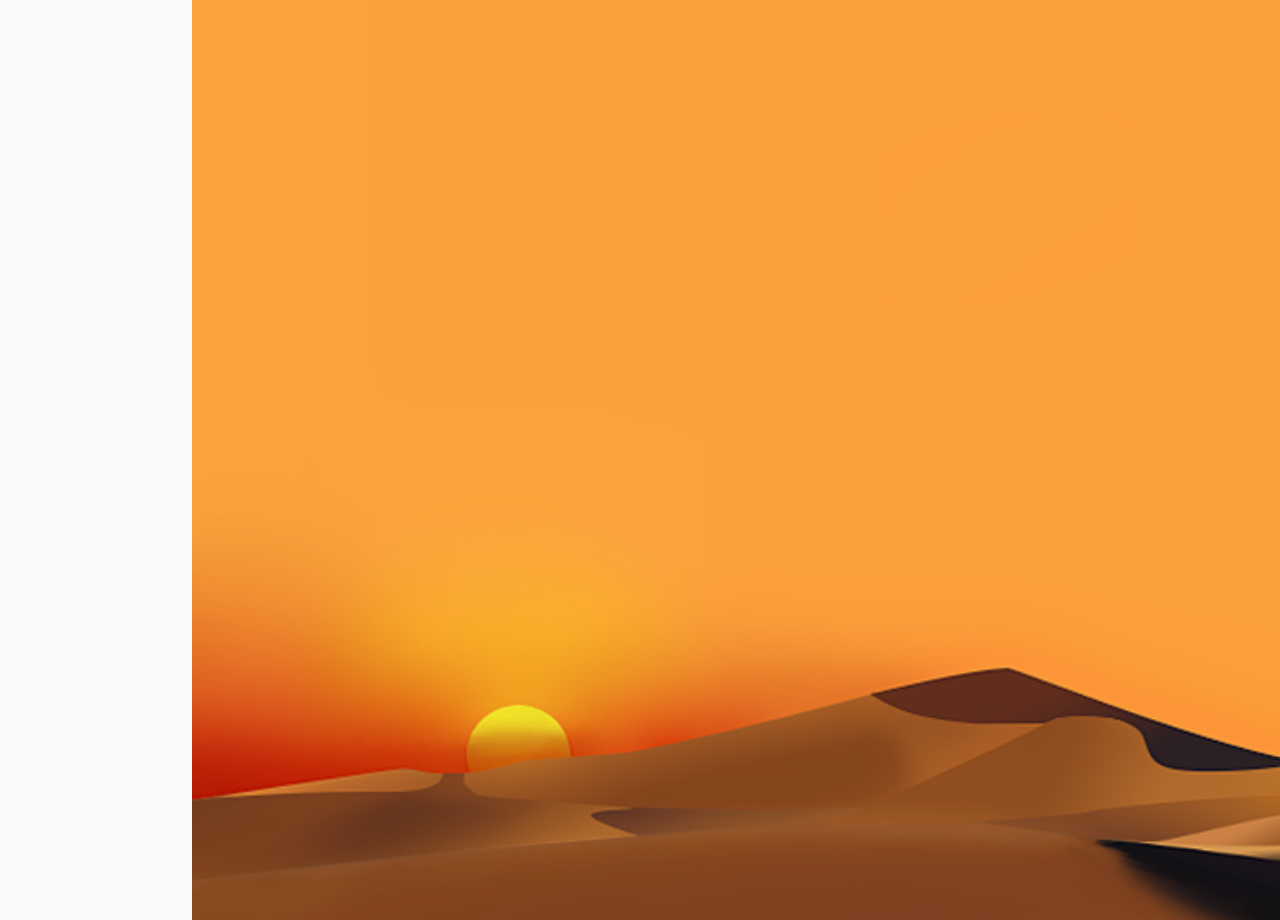
==== index.html @ fa687de2 "letter" ====
<!DOCTYPE html>
<html lang="en">
<head>
    <meta charset="UTF-8">
    <meta name="viewport" content="width=device-width, initial-scale=1.0">
    <title>Document</title>
    <link rel="stylesheet" href="./css/index.css">
    <script src='./js/zepto.js'></script>
</head>
<body>
    <!-- 场景一 -->
    <div class="content landscape" id='content1' style="display: block; width: 1920px; height: 920px; top: 0px; left: 0px; transform: none; transform-origin: 50% 50%;">
        <div class="first-wrapper">
            <div class='first'>
                <div class="first-content">
                    <div class="t1" id='t1'>王</div>
                    <div class="t1" id='t2'>昭</div>
                    <div class="t1" id='t3'>君</div>
                </div>
            </div>
        </div>
    </div>
    <!-- 场景二 -->
    <div class="content landscape" id='contentOne' style="display: none; width: 1920px; height: 920px; top: 0px; left: 0px; transform: none; transform-origin: 50% 50%;">
        <div class="desc-wrapper">
            <div class='desc'>
                <div class="desc-content-wrapper">
                    <p class='desc-wrapper-p1' id='p1' style='visibility: hidden;'>王昭君，约生于</p>
                    <p class='desc-wrapper-p2' id='p2' style='visibility: hidden;'>公元前52年</p>
                </div>
            </div>
        </div>
    </div>
    <!-- 场景三 -->
    <div class="content landscape" id='content2' style="display: none; width: 1920px; height: 920px; top: 0px; left: 0px; transform: none; transform-origin: 50% 50%;">
        <div class="second-wrapper">
            <div class='second'>
               <audio src="./music/ku.mp3" loop='loop' autoplay='autoplay'></audio>
            </div>
        </div>
    </div>
    <!-- 场景五 -->
    <div class="content landscape" id='content3' style="display: none; width: 1920px; height: 920px; top: 0px; left: 0px; transform: none; transform-origin: 50% 50%;">
        <div class="third-wrapper">
            <div class='third'>
                <img class='third-pic1' src="./image/4成年.png" alt="">
                <img class='third-pic2' src="./image/4年幼时.png" alt="">
                <!-- <img class='third-pic3' src="./image/4蝴蝶.png" alt=""> -->
                <!-- <img class='third-pic4' src="./image/4蝴蝶水平翻转.png" alt=""> -->
                <img class='third-pic5' src="./image/4枝叶.png" alt="">
            </div>
            <div class="third-desc">
                <p id='third-p1'>时光一晃而过，昭君逐渐长成</p>
                <p id='third-p2'>姿容秀美，仪态大方</p>
            </div>
        </div>
    </div>
    <!-- 场景六与五合并 -->
    <!-- 场景七 -->
    <div class="content landscape" id='content5' style="display: none; width: 1920px; height: 920px; top: 0px; left: 0px; transform: none; transform-origin: 50% 50%;">
        <div class="fivth-wrapper">
            <div class='fivth'>
                <div class="pics-content">
                    <img class='fivth-pic1' src="./image/5离别老人.png" alt="">
                    <img class='fivth-pic2' src="./image/5离别女子.png" alt="">
                </div>
                <div class="fivth-desc">
                    <p class='fivth-p1'>王昭君以“良家子”身份入选。</p>
                    <p class='fivth-p2'>这年仲春，她泪别父母，赶赴长安。</p>
                </div>
            </div>
        </div>
    </div>
    <!-- 场景八 -->
    <div class="content landscape" id='content6' style="display: none; width: 1920px; height: 920px; top: 0px; left: 0px; transform: none; transform-origin: 50% 50%;">
        <div class="sixth-wrapper">
            <div class='sixth'>
                <video class="sixth-videos" autoplay preload muted loop src="./videos/WeChat_20200417234939.mp4"></video>
                <div class="sixth-desc">
                    <p class='sixth-p1'>汉建昭三年初春，元帝昭告天下，</p>
                    <p class='sixth-p2'>从民间遍选秀女，入宫侍帝。</p>
                </div>
            </div>
        </div>
    </div>
    <!-- 场景九 -->
    <div class="content landscape" id='content7' style="display: none; width: 1920px; height: 920px; top: 0px; left: 0px; transform: none; transform-origin: 50% 50%;">
        <div class="seven-wrapper">
            <div class='seven'>
                <img class='seven-pic' src="./image/8人物.png" alt="">
            </div>
            <div class="seven-desc">
                <p class="seven-p1">入宫后，昭君长居于掖庭</p>
                <p class="seven-p2">等待帝王召见</p>
            </div>
        </div>
    </div>
    <!-- 场景十 -->
    <div class="content landscape" id='content8' style="display: none; width: 1920px; height: 920px; top: 0px; left: 0px; transform: none; transform-origin: 50% 50%;">
        <div class="eight-wrapper">
            <div class='eight'>
            </div>
            <div class="eight-desc">寒来暑往，便是三年</div>
        </div>
    </div>
    <!-- 场景十一 -->
    <div class="content landscape" id='content9' style="display: none; width: 1920px; height: 920px; top: 0px; left: 0px; transform: none; transform-origin: 50% 50%;">
        <div class="nine-wrapper">
            <div class='nine'>
                <img class='nine-pic' src="./image/11呼韩邪单于.png" alt="">
            </div>
            <div class="nine-desc">
                <p>竞守元年（前33年）春正月，匈奴呼韩邪单于来朝。</p>
            </div>
        </div>
    </div>
    <!-- 新加 -->
    <div class="content landscape" id='contentNine' style="display: none; width: 1920px; height: 920px; top: 0px; left: 0px; transform: none; transform-origin: 50% 50%;">
        <div class="contentnine-wrapper">
            <div class='contentnine'>
            </div>
        </div>
    </div>
    <!-- 场景十二 -->
    <div class="content landscape" id='content10' style="display: none; width: 1920px; height: 920px; top: 0px; left: 0px; transform: none; transform-origin: 50% 50%;">
        <div class="ten-wrapper">
            <div class='ten'>
                <img class='ten-pic1' src="./image/12昭君.png" alt="" style='z-index: 10'>
                <img class='ten-pic2' src="./image/12骆驼右.png" alt="">
                <img class='ten-pic3' src="./image/12骆驼左.png" alt="">
            </div>
            <div class="ten-desc">
                <p class='ten-p1'>于是，王昭君离开了长安，</p>
                <p class='ten-p2'>冒着塞外刺骨的寒风去往匈奴的城池。</p>
            </div>
        </div>
    </div>
    <!-- 场景十三 -->
    <div class="content landscape" id='content11' style="display: none; width: 1920px; height: 920px; top: 0px; left: 0px; transform: none; transform-origin: 50% 50%;">
        <div class="eleven-wrapper">
            <div class='eleven'>
                <img class='eleven-pic1' src="./image/13旗帜.png" alt="">
                <img class='eleven-pic2' src="./image/13营帐.png" alt="">
            </div>
            <div class="eleven-desc">
                <p class="eleven-desc1">她背负着使命，</p>
                <p class="eleven-desc2">在这片辽阔的土地上，开始了新的生活。</p>
            </div>
        </div>
    </div>
    <!-- 场景十四 -->
    <div class="content landscape" id='content12' style="display: none; width: 1920px; height: 920px; top: 0px; left: 0px; transform: none; transform-origin: 50% 50%;">
        <div class="twelve-wrapper">
            <div class='twelve'>
                <div class="twelve-wrapper">
                    <img class='twelve-pic1' src="./image/14躺.png" alt="">
                    <img class='twelve-pic2' src="./image/14襁褓婴儿.png" alt="">
                </div>
                <div class="twelve-desc">
                    <p class='twelve-p1'><span>昭君与呼韩邪单于生下一子，名伊屠智牙师<span></p>
                </div>
            </div>
        </div>
    </div>
    <!-- 场景十五 -->
    <div class="content landscape" id='content13' style="display: none; width: 1920px; height: 920px; top: 0px; left: 0px; transform: none; transform-origin: 50% 50%;">
        <div class="fourteen-wrapper">
            <div class='fourteen'>
                <div class="fourteen-wrapper">
                    <img class='fourteen-pic1' src="./image/15下方.png" alt="">
                    <img class='fourteen-pic2' src="./image/15右1.png" alt="">
                    <img class='fourteen-pic3' src="./image/15女子.png" alt="">
                    <img class='fourteen-pic4' src="./image/15左.png" alt="">
                    <img class='fourteen-pic5' src="./image/15烛.png" alt="">
                    <img class='fourteen-pic6' src="./image/15牌位.png.png" alt="">
                    <img class='fourteen-pic7' src="./image/15香烛烟.png.png" alt="">
                    <img class='fourteen-pic8' src="./image/15香.png" alt="">
                </div>
            </div>
            <div class="forteen-desc">
                <p>然而，这场短暂的婚姻仅维持了两年，</p>
                <p>成帝建始二年（前31），呼韩邪单于与世长辞。</p>
            </div>
        </div>
    </div>
    <!-- 场景十六 -->
    <div class="content landscape" id='content14' style="display: none; width: 1920px; height: 920px; top: 0px; left: 0px; transform: none; transform-origin: 50% 50%;">
        <div class="fiveteen-wrapper">
            <div class='fiveteen'>
                <div class="fiveteen-wrapper">
                    <img class='fiveteen-pic1' src="./image/16写字.png" alt="">
                </div>
                <div class="fivteen-desc">
                    <p>完成和亲使命的昭君向的昭君向汉廷上书求归，</p>
                    <p>汉成帝却赦令“从胡俗”</p>
                </div>
            </div>
        </div>
    </div>
    <!-- 场景十十七 -->
    <div class="content landscape" id='content15' style="display: none; width: 1920px; height: 920px; top: 0px; left: 0px; transform: none; transform-origin: 50% 50%;">
        <div class="sixteen-wrapper">
            <div class='sixteen'>
                <div class="sixteen-wrapper">
                    <img class='sixteen-pic1' src="./image/18女.png" alt="">
                    <img class='sixteen-pic2' src="./image/18男.png" alt="">
                </div>
                <div class="sixteen-desc">
                    <p>于是按照匈奴继婚风俗，王昭君复嫁</p>
                    <p>呼韩邪单于长子-复株累单于</p>
                </div>
            </div>
        </div>
    </div>
    <!-- 场景十八 -->
    <div class="content landscape" id='content16' style="display: none; width: 1920px; height: 920px; top: 0px; left: 0px; transform: none; transform-origin: 50% 50%;">
        <div class="seventeen-wrapper">
            <div class='seventeen'>
                <img src="./image/19.png" alt="" id='seventeen-pic' class='seventeen-pic'>
            </div>
        </div>
    </div>
    <!-- 场景二十 -->
    <div class="content landscape" id='content17' style="display: none; width: 1920px; height: 920px; top: 0px; left: 0px; transform: none; transform-origin: 50% 50%;">
        <div class="eightteen-wrapper">
            <div class='eightteen'>
                <div class="eightteen-wrapper">
                    <img class='eightteen-pic1' src="./image/21右人群.png" alt="">
                    <img class='eightteen-pic2' src="./image/21右敬酒.png" alt="">
                    <img class='eightteen-pic3' src="./image/21左人群.png" alt="">
                    <img class='eightteen-pic4' src="./image/21左敬酒.png" alt="">
                </div>
            </div>
            <div class="eightteen-desc">
                <p>王昭君出家后，汉朝与匈奴维持了半个世纪</p>
                <p>的和平，汉匈名族间政治、经济、文化的联</p>
                <p>系有所发展，边境安宁，百姓免遭战争之苦。</p>
            </div>
        </div>
    </div>
</body>
<script src="./js/1.js"></script>
<script src="./js/content.js"></script>
<script src="./js/content2.js"></script>
<script src="./js/wenzi..js"></script>
</html>
---- css/index.css ----
* {
    margin:0;
    padding:0;
    font-family: '楷体';
    font-size: 1.1rem;
    font-weight: 900;
  }
  
  html, body {
    width: 100%;
    height: 100%;
    overflow: hidden;
    -webkit-touch-callout: none;
    -webkit-user-select:none;
    user-select:none; 
  }
.content{
    width: 100%;
    height: 100%;
    position: relative;
    display: none;
    background-color: rgb(250,250,250);
    left: 100%;
    top: 0;
}
.landscape{
    position: absolute;
    overflow: hidden;
}
.first-wrapper{
    width: 100%;
    height: 100%;
    position: relative;
    display: flex;
    justify-content: center;
}
.first {
    width: 80%;
    height: 100%;
    text-align: center;
    background: url('../image/1.替换.png') no-repeat top center;
    background-size: cover;
    display: flex;
    justify-content: center;
  }
  .first-content{
    display: table;
    margin-top: 18%;
  }
  .t1, .t2, .t3{
    float: left;
    display: block;
    font-size: 4.5rem;
    font-weight: bold;
    margin-right: 1.3rem;
    opacity: 0;
  }
.opacity{
    opacity: 1;
    transition: opacity .5s linear
}
/* desc */
.desc-wrapper{
  width: 100%;
  height: 100%;
  position: relative;
  display: flex;
  justify-content: center;
}
.desc {
  width: 70%;
  height: 100%;
  text-align: center;
  background: #000;
  display: table
}
.desc-content-wrapper{
  width: 100%;
  color: #ffff;
  display: table-cell;
  vertical-align: middle;
}
.desc-wrapper-p1, .desc-wrapper-p2{
  font-size: 2rem;
  font-weight: bold;
  line-height: 3rem;
  letter-spacing: .2rem;
  opacity: 0;
}
/* second */
  .second-wrapper{
    width: 100%;
    height: 100%;
    position: relative;
    display: flex;
    justify-content: center;
  }
  .second {
    width: 70%;
    height: 100%;
    text-align: center;
    background: url('../image/3出生.png') no-repeat left center;
    background-size: cover;
    display: table
  }
  /* third */
  .third-wrapper{
    width: 100%;
    height: 100%;
    position: relative;
    display: flex;
    justify-content: center;
  }
  .third {
    width: 80%;
    height: 100%;
    text-align: center;
    background: url('../image/4背景.png') no-repeat center center;
    background-size: cover;
    position: relative;
  }
  .third-pic1{
    position: absolute;
    top: 0;
    left: 0;
    right: 0;
    bottom: -10rem;
    width: 100%;
    height: 100%;
    z-index: 10;
  }
  .third-pic2{
    position: absolute;
    top: 0;
    left: 0;
    right: 0;
    bottom: 0;
    width: 100%;
    height: 100%;
  }
  .third-pic5{
    position: absolute;
    top: 0;
    left: 0;
    right: 0;
    bottom: 0;
    width: 100%;
    height: 100%;
  }
  .third-desc{
    position: absolute;
    z-index: 10;
    font-family: '楷体';
    font-size: 1.5rem;
    font-weight: 900;
    color: #000;
    text-align: center;
    line-height: 1.4rem;
    letter-spacing: .2rem;
    margin-top: 1%;
    /* background: rgba(0,0,0,.7); */
    padding: .2rem .4rem;
    border-radius: .2rem;
  }
/* fivth */
.fivth-wrapper{
    width: 100%;
    height: 100%;
    position: relative;
    display: flex;
    justify-content: center;
  }
  .fivth {
    width: 70%;
    height: 100%;
    text-align: center;
    background: url('../image/5背景.png') no-repeat bottom center;
    background-size: cover;
    display: flex;
    justify-content: center;
    overflow: hidden;
    position: relative;
  }
  .fivth-pic1{
      width: 37.2%;
      height: 73%;
      position: absolute;
      left: 60px;
      bottom: 10px
  }
  .fivth-pic2{
      width: 100%;
      height: 100%;
  }
  .fivth-desc{
    position: absolute;
    left: 0;
    right: 0;
    bottom: 1.7rem;
    line-height: 1.5rem;
    border: .01rem solid black;
  }
  .fivth-p2{
    text-align: right;
  }
  /* sixth */
  .sixth-wrapper{
    width: 100%;
    height: 100%;
    display: flex;
    justify-content: center;
  }
  .sixth {
    width: 80%;
    height: 100%;
    overflow: hidden;
    position: relative;
  }
  .sixth-videos{
    width: 100%;
    height: 100%;
    position: absolute;
    z-index: -1;
  }
  .sixth-desc{
    position: absolute;
    left: 10%;
    right: 10%;
    bottom: 5%;
    z-index: 10000;
    color: #fff!important;
    text-align: center;
    line-height: 1.6rem;
    padding: 0 1.5rem;
  }
  .sixth-p1{
    text-align: left;
  }
  .sixth-p2{
    text-align: right;
  }
  /* seven */
  .seven-wrapper{
    width: 100%;
    height: 100%;
    position: relative;
    display: flex;
    justify-content: center;
  }
  .seven {
    width: 70%;
    height: 100%;
    text-align: center;
    background: url('../image/8背景.png') no-repeat top center;
    background-size: cover;
    display: flex;
    justify-content: center;
    overflow: hidden;
    position: relative;
  }
  .seven-pic{
      width: 30%;
      height: 70%;
      position: absolute;
      bottom: 0
  }
  .seven-desc{
    position: absolute;
    right: 20%;
    bottom: 5%;
    text-align: center;
    line-height: 1.5rem;
    color: #fff;
    border: .01rem solid yellow;
  }
  /* eight */
  .eight-wrapper{
    width: 100%;
    height: 100%;
    position: relative;
    display: flex;
    justify-content: center;
  }
  .eight {
    width: 70%;
    height: 100%;
    text-align: center;
    background: url('../image/9完整.png') no-repeat center center;
    background-size: cover;
    display: flex;
    justify-content: center;
    overflow: hidden;
    position: relative;
  }
  .eight-desc{
    position: absolute;
    bottom: 1rem;
    color: #fff;
  }
  /* nine */
  .nine-wrapper{
    width: 100%;
    height: 100%;
    position: relative;
    display: flex;
    justify-content: center;
  }
  .nine {
    width: 70%;
    height: 100%;
    text-align: center;
    background: url('../image/11大殿.png') no-repeat center center;
    background-size: cover;
    display: flex;
    justify-content: center;
    overflow: hidden;
    position: relative;
  }
  .nine-pic{
    width: 100%;
    height: 85%;
    position: absolute;
    left: 0;
    right: 0;
    bottom: 0;
  }
  .nine-desc{
    font-size: 1.2rem !important;
    position: absolute;
    left: 15%;
    right: 15%;
    bottom: 1rem;
    color: #fff;
    text-align: center;
    border: .1rem solid yellow;
  }
  /* nine */
  .contentnine-wrapper{
    width: 100%;
    height: 100%;
    position: relative;
    display: flex;
    justify-content: center;
  }
  .contentnine {
    width: 70%;
    height: 100%;
    text-align: center;
    background: url('../image/11.png') no-repeat center center;
    background-size: cover;
    display: flex;
    justify-content: center;
    overflow: hidden;
    position: relative;
  }
  /* ten */
  .ten-wrapper{
    width: 100%;
    height: 100%;
    display: flex;
    justify-content: center;
  }
  .ten {
    width: 70%;
    height: 100%;
    text-align: center;
    background: url('../image/12背景.png') no-repeat top center;
    background-size: cover;
    display: flex;
    justify-content: center;
    overflow: hidden;
    position: fixed;
    border: .01rem solid yellow;
  }
  .ten-pic1, .ten-pic2, .ten-pic3{
    width: 100%;
    height: 100%;
    position: absolute;
    top: 0;
    left: 0;
    right: 0;
    bottom: 0;
  }
  .ten-desc{
    position: absolute;
    left: 15%;
    right: 15%;
    bottom: 1rem;
    font-size: 1.1rem;
    text-align: center;
  }
  .ten-p1{
    text-align: left;
    text-indent: 1rem;
  }
  .ten-p2{
    text-align: right;
  }
  /* eleven */
  .eleven-wrapper{
    width: 100%;
    height: 100%;
    position: relative;
    display: flex;
    justify-content: center;
  }
  .eleven {
    width: 70%;
    height: 100%;
    text-align: center;
    background: url('../image/13.png') no-repeat top center;
    background-size: cover;
    display: flex;
    justify-content: center;
    overflow: hidden;
    position: relative;
  }
  .eleven-pic1, .eleven-pic2{
    width: 100%;
    height: 100%
  }
  .eleven-desc{
    position: absolute;
    left: 0;
    right: 0;
    bottom: 1rem;
    line-height: 1.4rem;
    text-align: center;
    width: 100%;
    color: #fff;
  }
  /* twelve */
  .twelve-wrapper{
    width: 100%;
    height: 100%;
    position: relative;
    display: flex;
    justify-content: center;
  }
  .twelve {
    width: 70%;
    height: 100%;
    text-align: center;
    background: url('../image/14大帐背景.png') no-repeat center center;
    background-size: cover;
    display: flex;
    justify-content: center;
    overflow: hidden;
    position: relative;
  }
  .twelve-wrapper{
    position: absolute;
    top: 0;
    left: 0;
    right: 0;
    bottom: 0;
    width: 100%;
  }
  .twelve-pic1{
    width: 100%;
    border: 1px solid black;
  }
  .twelve-pic2{
    width: 100%;
    position: absolute;
    /* top: 0; */
    left: 0;
    right: 0;
    bottom: 0;
  }
  .twelve-desc{
    position: absolute;
    width: 100%;
    text-align: center;
    color: #fff;
    bottom: 1rem;
  }
  .twelve-p1 span{
    box-sizing: border-box;
    border-radius: .3rem;
    background: rgba(0,0,0,.7)
  }
  /* thirteen */
  .thirteen-wrapper{
    width: 100%;
    height: 100%;
    position: relative;
    display: flex;
    justify-content: center;
  }
  .thirteen {
    width: 70%;
    height: 100%;
    text-align: center;
    background: url('../image/13.png') no-repeat top center;
    background-size: cover;
    display: flex;
    justify-content: center;
    overflow: hidden;
    position: relative;
  }
  /* fourteen */
  .fourteen-wrapper{
    width: 100%;
    height: 100%;
    position: relative;
    display: flex;
    justify-content: center;
  }
  .fourteen {
    width: 70%;
    height: 100%;
    text-align: center;
    background: url('../image/15背景.png') no-repeat top center;
    background-size: cover;
    display: flex;
    justify-content: center;
    overflow: hidden;
    position: relative;
  }
  .fourteen-pic1, .fourteen-pic2, .fourteen-pic3, .fourteen-pic4, .fourteen-pic5, .fourteen-pic6, .fourteen-pic7, .fourteen-pic8{
    width: 100%;
    height: 100%;
    position: absolute;
    top: 0;
    left: 0;
    right: 0;
    bottom: 0;
  }
  .forteen-desc{
    position: absolute;
    bottom: 1rem;
    text-align: center;
    line-height: 1.4rem;
  }
   /* fiveteen */
   .fiveteen-wrapper{
    width: 100%;
    height: 100%;
    position: relative;
    display: flex;
    justify-content: center;
  }
  .fiveteen {
    width: 70%;
    height: 100%;
    text-align: center;
    background: url('../image/16背景大帐.png') no-repeat center center;
    background-size: cover;
    display: flex;
    justify-content: center;
    overflow: hidden;
    position: relative;
  }
  .fiveteen-wrapper{
    position: absolute;
    top: 0;
    left: 0;
    right: 0;
    bottom: 0;
    width: 100%;
  }
  .fiveteen-pic1{
    width: 100%;
  }
  .fivteen-desc{
    position: absolute;
    bottom: 1rem;
    color: #fff;
    background: rgba(0, 0, 0, 0.7);
    padding: .2rem .4rem;
    border-radius: .3rem;
    line-height: 1.6rem;
    border: .01rem solid black;
  }
  /* sixteen */
  .sixteen-wrapper{
    width: 100%;
    height: 100%;
    position: relative;
    display: flex;
    justify-content: center;
  }
  .sixteen {
    width: 70%;
    height: 100%;
    text-align: center;
    background: url('../image/18背景.PNG') no-repeat bottom center;
    background-size: cover;
    display: flex;
    justify-content: center;
    overflow: hidden;
    position: relative;
  }
  .sixteen-pic1{
    display: block;
    width: 100%;
    height: 100%;
    position: absolute;
    top: 0;
    z-index: 1
  }
  .sixteen-pic2{
    width: 100%;
    height: 100%;
    position: absolute;
    top: 0;
    bottom: 0;
    left: 0;
    right: 0;
    bottom: 0;
    z-index: 2
  }
  .sixteen-desc{
    border:.01rem solid black;
    color: #fff;
    position: absolute;
    bottom: 1rem;
    z-index: 10;
    background: rgba(0,0,0,.7);
    padding: .2rem .5rem;
    box-sizing: border-box;
    border-radius: .3rem;
  }
  /* seventeen */
  .seventeen-wrapper{
    width: 100%;
    height: 100%;
    position: relative;
    display: flex;
    justify-content: center;
  }
  .seventeen {
    width: 70%;
    height: 100%;
    display: flex;
    justify-content: center;
    overflow: hidden;
    position: relative;
  }
  .seventeen-pic{
    width: 100%;
    height: 100%;
    opacity: 0;
  }
  .seventeen-pic-active{
    opacity: 1;
    transition: opacity 2s ease-in;
  }
  /* eightteen */
  .eightteen-wrapper{
    width: 100%;
    height: 100%;
    position: relative;
    display: flex;
    justify-content: center;
  }
  .eightteen {
    width: 70%;
    height: 100%;
    text-align: center;
    background: url('../image/21背景.jpg') no-repeat bottom center;
    background-size: cover;
    display: flex;
    justify-content: center;
    overflow: hidden;
    position: relative;
  }
  .eightteen-pic1, .eightteen-pic2, .eightteen-pic3, .eightteen-pic4{
    width: 100%;
    height: 100%;
    position: absolute;
    top: 0;
    bottom: 0;
    left: 0;
    right: 0;
    bottom: 0;
    z-index: 2
  }
  .eightteen-desc{
    position: absolute;
    bottom: 1rem;
    z-index: 10;
    color: #fff;
    background: rgba(0,0,0,.7);
    padding: .2rem .7rem;
    border-radius: .2rem;
    line-height: 1.4rem;
    border: .01rem solid black;
  }
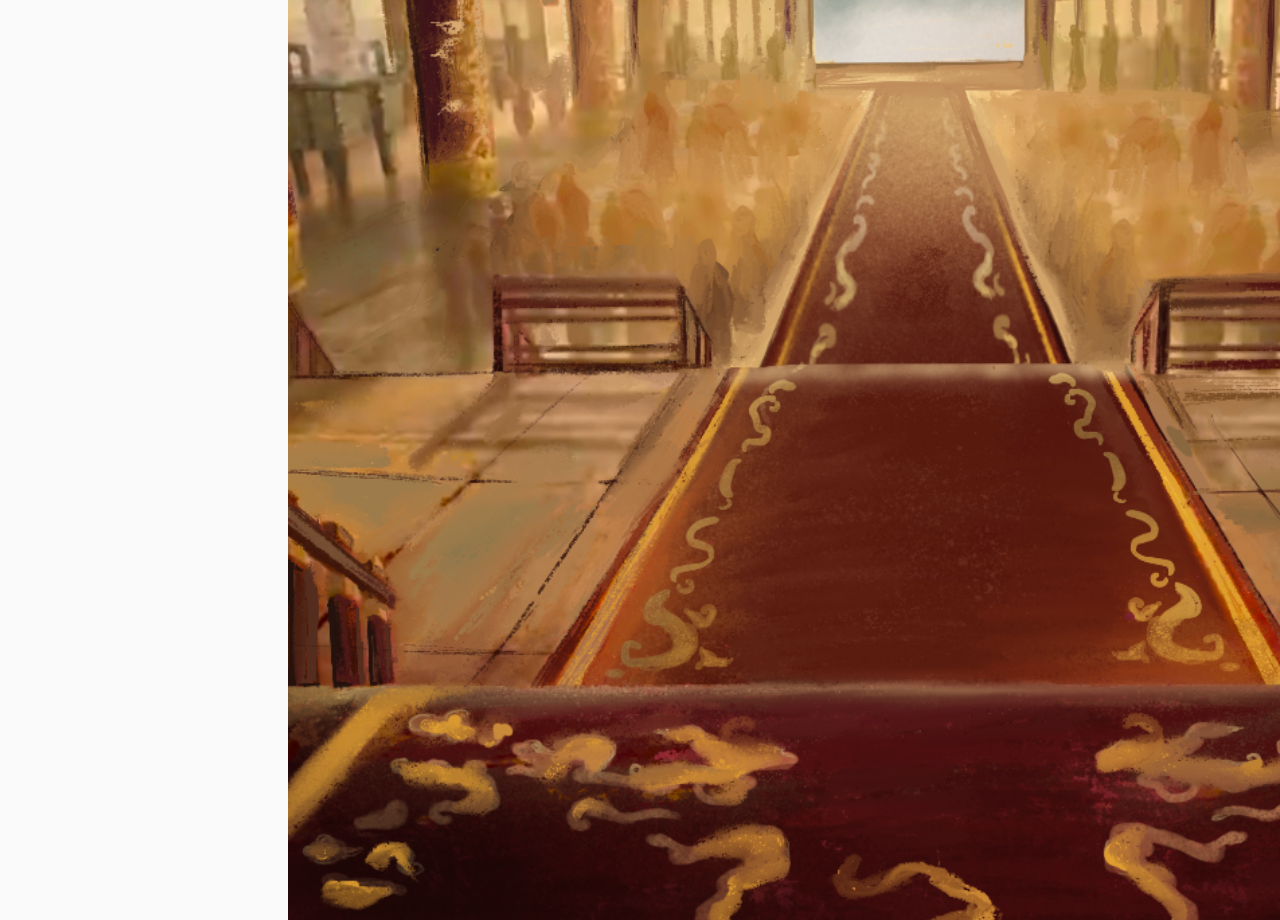
==== commit c8806be1: "animation" ====
--- a/index.html
+++ b/index.html
@@ -5,6 +5,7 @@
     <meta name="viewport" content="width=device-width, initial-scale=1.0">
     <title>Document</title>
     <link rel="stylesheet" href="./css/index.css">
+    <link rel="stylesheet" href="./css/animation.css">
     <script src='./js/zepto.js'></script>
 </head>
 <body>
@@ -35,7 +36,7 @@
     <div class="content landscape" id='content2' style="display: none; width: 1920px; height: 920px; top: 0px; left: 0px; transform: none; transform-origin: 50% 50%;">
         <div class="second-wrapper">
             <div class='second'>
-               <audio src="./music/ku.mp3" loop='loop' autoplay='autoplay'></audio>
+               <audio src="./music/ku.mp3" loop='true' autoplay='autoplay' id='audio1'></audio>
             </div>
         </div>
     </div>
@@ -50,8 +51,8 @@
                 <img class='third-pic5' src="./image/4枝叶.png" alt="">
             </div>
             <div class="third-desc">
-                <p id='third-p1'>时光一晃而过，昭君逐渐长成</p>
-                <p id='third-p2'>姿容秀美，仪态大方</p>
+                <p id='third-p1' style='opacity: 0;'><span>时光一晃而过，昭君逐渐长成</span></p>
+                <p id='third-p2' style='opacity: 0;'><span>姿容秀美，仪态大方</span></p>
             </div>
         </div>
     </div>
@@ -63,10 +64,10 @@
                 <div class="pics-content">
                     <img class='fivth-pic1' src="./image/5离别老人.png" alt="">
                     <img class='fivth-pic2' src="./image/5离别女子.png" alt="">
-                </div>
-                <div class="fivth-desc">
-                    <p class='fivth-p1'>王昭君以“良家子”身份入选。</p>
-                    <p class='fivth-p2'>这年仲春，她泪别父母，赶赴长安。</p>
+                    <div class="fivth-desc">
+                        <p class='fivth-p1' id='fivth-p1' style='opacity: 0;'><span>王昭君以“良家子”身份入选。</span></p>
+                        <p class='fivth-p2' id='fivth-p2' style='opacity: 0;'><span>这年仲春，她泪别父母，赶赴长安。</span></p>
+                    </div>
                 </div>
             </div>
         </div>
@@ -77,8 +78,8 @@
             <div class='sixth'>
                 <video class="sixth-videos" autoplay preload muted loop src="./videos/WeChat_20200417234939.mp4"></video>
                 <div class="sixth-desc">
-                    <p class='sixth-p1'>汉建昭三年初春，元帝昭告天下，</p>
-                    <p class='sixth-p2'>从民间遍选秀女，入宫侍帝。</p>
+                    <p class='sixth-p1' id='sixth-p1' style='opacity: 0;'><span>汉建昭三年初春，元帝昭告天下，</span></p>
+                    <p class='sixth-p2' id='sixth-p2' style='opacity: 0;'><span>从民间遍选秀女，入宫侍帝。</span></p>
                 </div>
             </div>
         </div>
@@ -90,27 +91,27 @@
                 <img class='seven-pic' src="./image/8人物.png" alt="">
             </div>
             <div class="seven-desc">
-                <p class="seven-p1">入宫后，昭君长居于掖庭</p>
-                <p class="seven-p2">等待帝王召见</p>
+                <p class="seven-p1" id='seven-p1' style='opacity: 0;'><span>入宫后，昭君长居于掖庭</span></p>
+                <p class="seven-p2" id='seven-p2' style='opacity: 0;'><span>等待帝王召见</span></p>
             </div>
         </div>
     </div>
     <!-- 场景十 -->
-    <div class="content landscape" id='content8' style="display: none; width: 1920px; height: 920px; top: 0px; left: 0px; transform: none; transform-origin: 50% 50%;">
+    <div class="content landscape" id='content886' style="display: none; width: 1920px; height: 920px; top: 0px; left: 0px; transform: none; transform-origin: 50% 50%;">
         <div class="eight-wrapper">
             <div class='eight'>
-            </div>
-            <div class="eight-desc">寒来暑往，便是三年</div>
+                <div class="eight-desc" id='eight-p1' style="opacity: 0"><span>寒来暑往，便是三年</span></div>
+            </div>
         </div>
     </div>
     <!-- 场景十一 -->
-    <div class="content landscape" id='content9' style="display: none; width: 1920px; height: 920px; top: 0px; left: 0px; transform: none; transform-origin: 50% 50%;">
+    <div class="content landscape" id='content9' style="display: block; width: 1920px; height: 920px; top: 0px; left: 0px; transform: none; transform-origin: 50% 50%;">
         <div class="nine-wrapper">
             <div class='nine'>
                 <img class='nine-pic' src="./image/11呼韩邪单于.png" alt="">
-            </div>
-            <div class="nine-desc">
-                <p>竞守元年（前33年）春正月，匈奴呼韩邪单于来朝。</p>
+                <div class="nine-desc" id='nine-p1' style='opacity: 0;'>
+                    <span>竞守元年（前33年）春正月，匈奴呼韩邪单于来朝。</span>
+                </div>
             </div>
         </div>
     </div>
@@ -118,6 +119,17 @@
     <div class="content landscape" id='contentNine' style="display: none; width: 1920px; height: 920px; top: 0px; left: 0px; transform: none; transform-origin: 50% 50%;">
         <div class="contentnine-wrapper">
             <div class='contentnine'>
+                <div class="contentnine-desc">
+                    <span id='CNSPAN' style='display: none; line-height: 28px; font-size: 20px; font-weight: bold; padding-bottom: 20px;'>
+                        </br>汉元帝下诏
+                        </br>“匈奴邱文单于背叛礼仪
+                        </br>已经伏罪被诛，呼韩邪单于不忘恩德，仰
+                        </br>慕大汉礼仪，再次修朝贺之礼，愿意保持
+                        </br>中原与塞外的长期和睦友好，使边陲长无
+                        </br>兵草之祸，可改元为竟守。赐单于的侍诏
+                        </br>掖庭王嫱为其后。”
+                    </span>
+                </div>
             </div>
         </div>
     </div>
--- a/css/index.css
+++ b/css/index.css
@@ -53,7 +53,7 @@
     font-size: 4.5rem;
     font-weight: bold;
     margin-right: 1.3rem;
-    opacity: 0;
+    visibility: hidden;
   }
 .opacity{
     opacity: 1;
@@ -150,18 +150,23 @@
   .third-desc{
     position: absolute;
     z-index: 10;
-    font-family: '楷体';
-    font-size: 1.5rem;
-    font-weight: 900;
-    color: #000;
     text-align: center;
     line-height: 1.4rem;
     letter-spacing: .2rem;
     margin-top: 1%;
+    /* background: linear-gradient(to bottom, rgba(0,0,0,0.5), rgba(0,0,0,.8), rgba(0,0,0,0.5)); */
     /* background: rgba(0,0,0,.7); */
-    padding: .2rem .4rem;
+    /* padding: .2rem .4rem; */
     border-radius: .2rem;
   }
+#third-p1, #third-p2 span{
+  font-size: 1.2rem;
+  font-weight: 900;
+  line-height: 1.5rem;
+  color: #fff;
+  background: linear-gradient(to bottom, rgba(0,0,0,.2), rgba(0,0,0,.5), rgba(0,0,0,.2));
+  margin-bottom: .5rem;
+}
 /* fivth */
 .fivth-wrapper{
     width: 100%;
@@ -198,10 +203,22 @@
     right: 0;
     bottom: 1.7rem;
     line-height: 1.5rem;
-    border: .01rem solid black;
+  }
+  .fivth-p1{
+    text-align: left;
+    margin-left: 9%;
+  }
+  .fivth-p1 span{
+    color: #fff;
+    background: linear-gradient(to bottom, rgba(0,0,0,.2), rgba(0,0,0,.5), rgba(0,0,0,.2));
   }
   .fivth-p2{
     text-align: right;
+    margin-right: 5%;
+  }
+  .fivth-p2 span{
+    color: #fff;
+    background: linear-gradient(to bottom, rgba(0,0,0,.2), rgba(0,0,0,.5), rgba(0,0,0,.2));
   }
   /* sixth */
   .sixth-wrapper{
@@ -236,8 +253,16 @@
   .sixth-p1{
     text-align: left;
   }
+  .sixth-p1 span{
+    color: #fff;
+    background: linear-gradient(to bottom, rgba(0,0,0,.2), rgba(0,0,0,.5), rgba(0,0,0,.2));
+  }
   .sixth-p2{
     text-align: right;
+  }
+  .sixth-p2 span{
+    color: #fff;
+    background: linear-gradient(to bottom, rgba(0,0,0,.2), rgba(0,0,0,.5), rgba(0,0,0,.2));
   }
   /* seven */
   .seven-wrapper{
@@ -270,8 +295,11 @@
     bottom: 5%;
     text-align: center;
     line-height: 1.5rem;
-    color: #fff;
-    border: .01rem solid yellow;
+    letter-spacing: .05rem;
+  }
+  .seven-p1, .seven-p2 span{
+    color: #fff;
+    background: linear-gradient(to bottom, rgba(0,0,0,.2), rgba(0,0,0,.5), rgba(0,0,0,.2));
   }
   /* eight */
   .eight-wrapper{
@@ -294,8 +322,12 @@
   }
   .eight-desc{
     position: absolute;
-    bottom: 1rem;
-    color: #fff;
+    bottom: 3rem;
+    color: #fff;
+  }
+  .eight-desc span{
+    color: #fff;
+    background: linear-gradient(to bottom, rgba(0,0,0,.2), rgba(0,0,0,.5), rgba(0,0,0,.2));
   }
   /* nine */
   .nine-wrapper{
@@ -322,17 +354,18 @@
     position: absolute;
     left: 0;
     right: 0;
-    bottom: 0;
+    bottom: -150px;
+    opacity: 0;
   }
   .nine-desc{
-    font-size: 1.2rem !important;
-    position: absolute;
-    left: 15%;
-    right: 15%;
-    bottom: 1rem;
-    color: #fff;
-    text-align: center;
-    border: .1rem solid yellow;
+    position: absolute;
+    bottom: 3rem;
+    color: #fff;
+    text-align: center;
+  }
+  .nine-desc span{
+    color: #fff;
+    background: linear-gradient(to bottom, rgba(0,0,0,.2), rgba(0,0,0,.5), rgba(0,0,0,.2));
   }
   /* nine */
   .contentnine-wrapper{
@@ -343,15 +376,21 @@
     justify-content: center;
   }
   .contentnine {
-    width: 70%;
-    height: 100%;
-    text-align: center;
-    background: url('../image/11.png') no-repeat center center;
-    background-size: cover;
-    display: flex;
-    justify-content: center;
-    overflow: hidden;
-    position: relative;
+    width: 80%;
+    height: 100%;
+    text-align: center;
+    background: #000;
+    position: relative;
+    display: table;
+  }
+  .contentnine-desc{
+    display: table-cell;
+    vertical-align: middle;
+  }
+  .contentnine-p1, .contentnine-p2, .contentnine-p3, .contentnine-p4, .contentnine-p5, .contentnine-p6, .contentnine-p7, .contentnine-p8{
+    font-size: 1.3rem;
+    line-height: 2rem;
+    font-weight: bold;
   }
   /* ten */
   .ten-wrapper{
--- a/css/animation.css
+++ b/css/animation.css
@@ -0,0 +1,101 @@
+.active {
+    -webkit-animation: text 3.5s 0s ease-in-out;
+    -webkit-animation-fill-mode: forwards;
+}
+@-webkit-keyframes text {
+    0% {
+        background: -webkit-linear-gradient(top, rgba(255, 255, 255, 1) 0%, rgba(255, 255, 255, 1) 0%, rgba(255, 255, 255, 0) 0%, rgba(255, 255, 255, 0) 100%);
+        color: transparent;
+        -webkit-background-clip: text;
+    }
+    /* 3% */
+    7% {
+        background: -webkit-linear-gradient(top, rgba(255, 255, 255, 1) 0%, rgba(255, 255, 255, 1) 5%, rgba(255, 255, 255, 0) 10%, rgba(255, 255, 255, 0) 100%);
+        color: transparent;
+        -webkit-background-clip: text;
+    }
+    14% {
+        background: -webkit-linear-gradient(top, rgba(255, 255, 255, 1) 0%, rgba(255, 255, 255, 1) 10%, rgba(255, 255, 255, 0) 20%, rgba(255, 255, 255, 0) 100%);
+        color: transparent;
+        -webkit-background-clip: text;
+    }
+    21% {
+        background: -webkit-linear-gradient(top, rgba(255, 255, 255, 1) 0%, rgba(255, 255, 255, 1) 15%, rgba(255, 255, 255, 0) 30%, rgba(255, 255, 255, 0) 100%);
+        color: transparent;
+        -webkit-background-clip: text;
+    }
+    28% {
+        background: -webkit-linear-gradient(top, rgba(255, 255, 255, 1) 0%, rgba(255, 255, 255, 1) 20%, rgba(255, 255, 255, 0) 40%, rgba(255, 255, 255, 0) 100%);
+        color: transparent;
+        -webkit-background-clip: text;
+    }
+    35% {
+        background: -webkit-linear-gradient(top, rgba(255, 255, 255, 1) 0%, rgba(255, 255, 255, 1) 25%, rgba(255, 255, 255, 0) 50%, rgba(255, 255, 255, 0) 100%);
+        color: transparent;
+        -webkit-background-clip: text;
+    }
+    42% {
+        background: -webkit-linear-gradient(top, rgba(255, 255, 255, 1) 0%, rgba(255, 255, 255, 1) 30%, rgba(255, 255, 255, 0) 60%, rgba(255, 255, 255, 0) 100%);
+        color: transparent;
+        -webkit-background-clip: text;
+    }
+    49% {
+        background: -webkit-linear-gradient(top, rgba(255, 255, 255, 1) 0%, rgba(255, 255, 255, 1) 35%, rgba(255, 255, 255, 0) 70%, rgba(255, 255, 255, 0) 100%);
+        color: transparent;
+        -webkit-background-clip: text;
+    }
+    56% {
+        background: -webkit-linear-gradient(top, rgba(255, 255, 255, 1) 0%, rgba(255, 255, 255, 1) 40%, rgba(255, 255, 255, 0) 80%, rgba(255, 255, 255, 0) 100%);
+        color: transparent;
+        -webkit-background-clip: text;
+    }
+    63% {
+        background: -webkit-linear-gradient(top, rgba(255, 255, 255, 1) 0%, rgba(255, 255, 255, 1) 45%, rgba(255, 255, 255, 0) 90%, rgba(255, 255, 255, 0) 100%);
+        color: transparent;
+        -webkit-background-clip: text;
+    }
+    70% {
+        background: -webkit-linear-gradient(top, rgba(255, 255, 255, 1) 0%, rgba(255, 255, 255, 1) 50%, rgba(255, 255, 255, 0) 100%, rgba(255, 255, 255, 0) 100%);
+        color: transparent;
+        -webkit-background-clip: text;
+    }
+    77% {
+        background: -webkit-linear-gradient(top, rgba(255, 255, 255, 1) 0%, rgba(255, 255, 255, 1) 62.5%, rgba(255, 255, 255, 0) 100%, rgba(255, 255, 255, 0) 100%);
+        color: transparent;
+        -webkit-background-clip: text;
+    }
+    84% {
+        background: -webkit-linear-gradient(top, rgba(255, 255, 255, 1) 0%, rgba(255, 255, 255, 1) 75%, rgba(255, 255, 255, 0) 100%, rgba(255, 255, 255, 0) 100%);
+        color: transparent;
+        -webkit-background-clip: text;
+    }
+    91% {
+        background: -webkit-linear-gradient(top, rgba(255, 255, 255, 1) 0%, rgba(255, 255, 255, 1) 87.5%, rgba(255, 255, 255, 0) 100%, rgba(255, 255, 255, 0) 100%);
+        color: transparent;
+        -webkit-background-clip: text;
+    }
+    100% {
+        background: -webkit-linear-gradient(top, rgba(255, 255, 255, 1) 0%, rgba(255, 255, 255, 1) 100%, rgba(255, 255, 255, 0) 100%, rgba(255, 255, 255, 0) 100%);
+        color: transparent;
+        -webkit-background-clip: text;
+    }
+}
+
+
+/* 场景十一 */
+.active9{
+    opacity: 1;
+    bottom: 0;
+    animation: ImgNineShow 2s linear;
+}
+
+@keyframes ImgNineShow {
+    from{
+        bottom: -150px;
+        opacity: 0;
+    }
+    to {
+        bottom: 0;
+        opacity: 1;
+    }
+}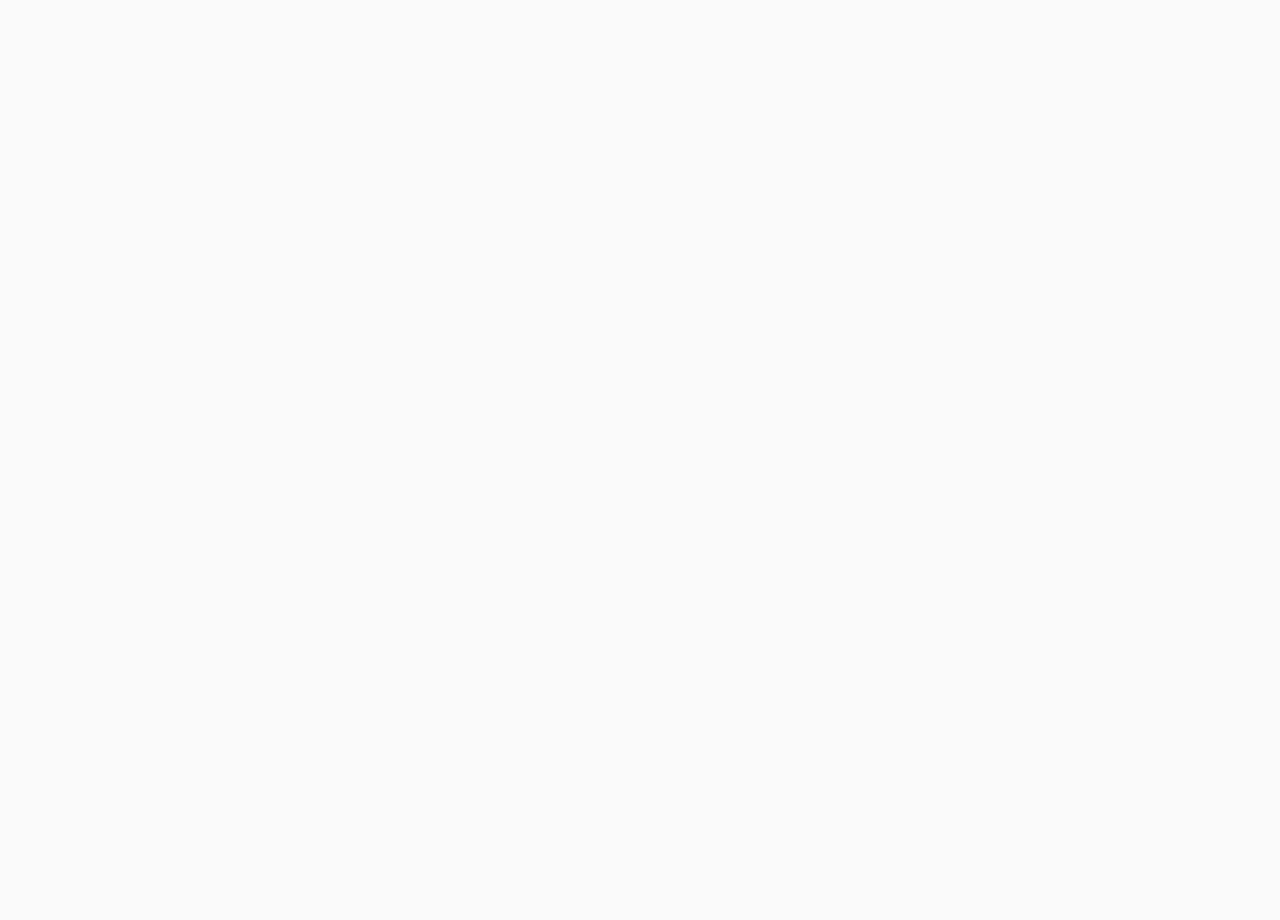
==== commit 9964bfaf: "animation" ====
--- a/index.html
+++ b/index.html
@@ -97,7 +97,7 @@
         </div>
     </div>
     <!-- 场景十 -->
-    <div class="content landscape" id='content886' style="display: none; width: 1920px; height: 920px; top: 0px; left: 0px; transform: none; transform-origin: 50% 50%;">
+    <div class="content landscape" id='content8' style="display: block; width: 1920px; height: 920px; top: 0px; left: 0px; transform: none; transform-origin: 50% 50%;">
         <div class="eight-wrapper">
             <div class='eight'>
                 <div class="eight-desc" id='eight-p1' style="opacity: 0"><span>寒来暑往，便是三年</span></div>
@@ -105,10 +105,10 @@
         </div>
     </div>
     <!-- 场景十一 -->
-    <div class="content landscape" id='content9' style="display: block; width: 1920px; height: 920px; top: 0px; left: 0px; transform: none; transform-origin: 50% 50%;">
+    <div class="content landscape" id='content9' style="display: none; width: 1920px; height: 920px; top: 0px; left: 0px; transform: none; transform-origin: 50% 50%;">
         <div class="nine-wrapper">
             <div class='nine'>
-                <img class='nine-pic' src="./image/11呼韩邪单于.png" alt="">
+                <img class='nine-pic' id='nine-pic' src="./image/11呼韩邪单于.png" alt="" >
                 <div class="nine-desc" id='nine-p1' style='opacity: 0;'>
                     <span>竞守元年（前33年）春正月，匈奴呼韩邪单于来朝。</span>
                 </div>
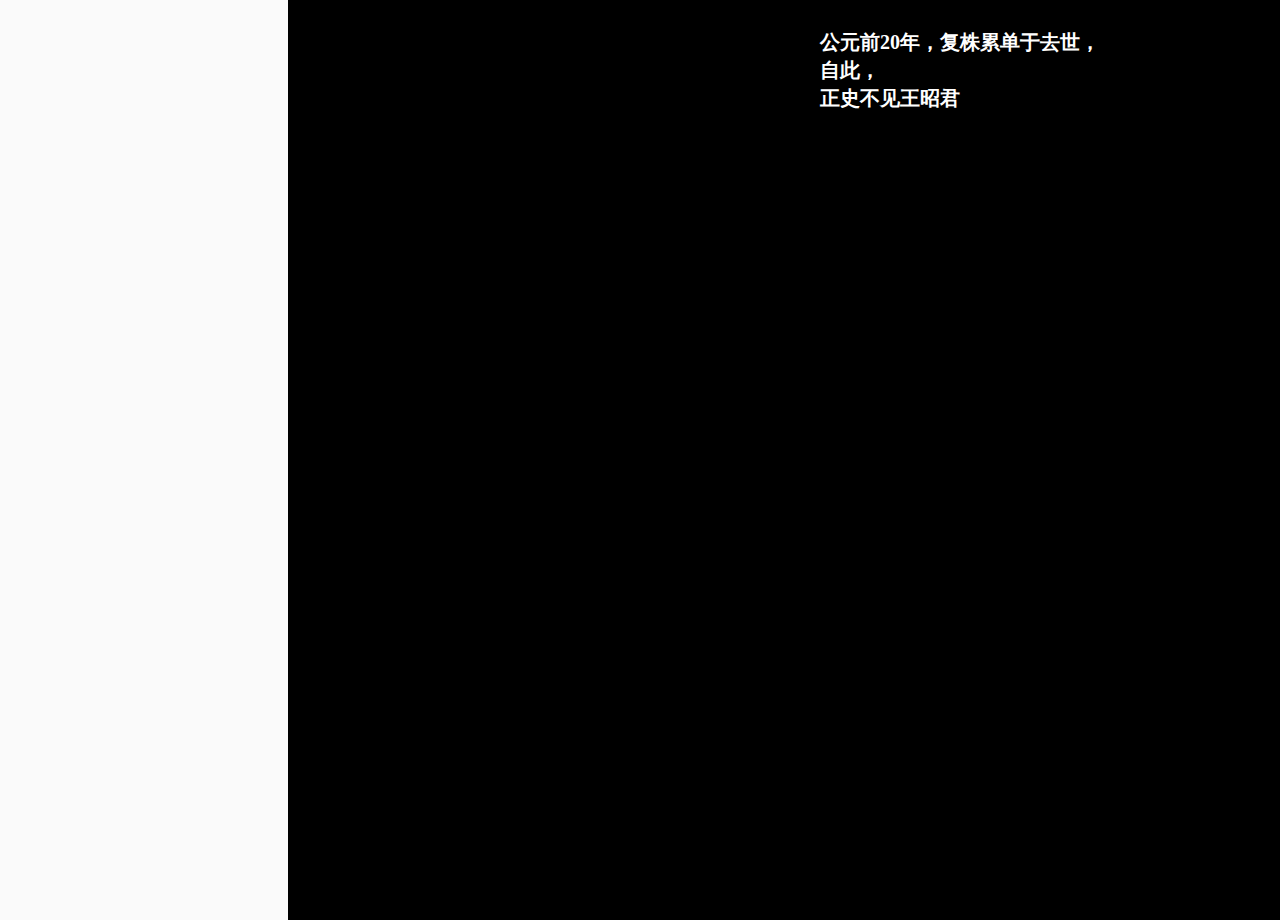
==== commit 43740633: "letters" ====
--- a/index.html
+++ b/index.html
@@ -88,7 +88,7 @@
     <div class="content landscape" id='content7' style="display: none; width: 1920px; height: 920px; top: 0px; left: 0px; transform: none; transform-origin: 50% 50%;">
         <div class="seven-wrapper">
             <div class='seven'>
-                <img class='seven-pic' src="./image/8人物.png" alt="">
+                <img class='seven-pic' id='seven-Img' src="./image/8人物.png" alt="">
             </div>
             <div class="seven-desc">
                 <p class="seven-p1" id='seven-p1' style='opacity: 0;'><span>入宫后，昭君长居于掖庭</span></p>
@@ -97,7 +97,7 @@
         </div>
     </div>
     <!-- 场景十 -->
-    <div class="content landscape" id='content8' style="display: block; width: 1920px; height: 920px; top: 0px; left: 0px; transform: none; transform-origin: 50% 50%;">
+    <div class="content landscape" id='content8' style="display: none; width: 1920px; height: 920px; top: 0px; left: 0px; transform: none; transform-origin: 50% 50%;">
         <div class="eight-wrapper">
             <div class='eight'>
                 <div class="eight-desc" id='eight-p1' style="opacity: 0"><span>寒来暑往，便是三年</span></div>
@@ -140,10 +140,10 @@
                 <img class='ten-pic1' src="./image/12昭君.png" alt="" style='z-index: 10'>
                 <img class='ten-pic2' src="./image/12骆驼右.png" alt="">
                 <img class='ten-pic3' src="./image/12骆驼左.png" alt="">
-            </div>
-            <div class="ten-desc">
-                <p class='ten-p1'>于是，王昭君离开了长安，</p>
-                <p class='ten-p2'>冒着塞外刺骨的寒风去往匈奴的城池。</p>
+                <div class="ten-desc">
+                    <p class='ten-p1'><span>于是，王昭君离开了长安，</span></p>
+                    <p class='ten-p2'><span>冒着塞外刺骨的寒风去往匈奴的城池。</span></p>
+                </div>
             </div>
         </div>
     </div>
@@ -167,9 +167,9 @@
                 <div class="twelve-wrapper">
                     <img class='twelve-pic1' src="./image/14躺.png" alt="">
                     <img class='twelve-pic2' src="./image/14襁褓婴儿.png" alt="">
-                </div>
-                <div class="twelve-desc">
-                    <p class='twelve-p1'><span>昭君与呼韩邪单于生下一子，名伊屠智牙师<span></p>
+                    <div class="twelve-desc">
+                        <p class='twelve-p1'><span>昭君与呼韩邪单于生下一子，名伊屠智牙师<span></p>
+                    </div>
                 </div>
             </div>
         </div>
@@ -188,10 +188,10 @@
                     <img class='fourteen-pic7' src="./image/15香烛烟.png.png" alt="">
                     <img class='fourteen-pic8' src="./image/15香.png" alt="">
                 </div>
-            </div>
-            <div class="forteen-desc">
-                <p>然而，这场短暂的婚姻仅维持了两年，</p>
-                <p>成帝建始二年（前31），呼韩邪单于与世长辞。</p>
+                <div class="forteen-desc">
+                    <div class='forteen-p1'><span>然而，这场短暂的婚姻仅维持了两年，</span></div>
+                    <div class='forteen-p1'><span>成帝建始二年（前31），呼韩邪单于与世长辞。</span></div>
+                </div>
             </div>
         </div>
     </div>
@@ -201,10 +201,10 @@
             <div class='fiveteen'>
                 <div class="fiveteen-wrapper">
                     <img class='fiveteen-pic1' src="./image/16写字.png" alt="">
-                </div>
-                <div class="fivteen-desc">
-                    <p>完成和亲使命的昭君向的昭君向汉廷上书求归，</p>
-                    <p>汉成帝却赦令“从胡俗”</p>
+                    <div class="fivteen-desc">
+                        <div class='fivteen-p1'><span>完成和亲使命的昭君向的昭君向汉廷上书求归，</span></div>
+                        <div class='fivteen-p2'><span>汉成帝却赦令“从胡俗”</span></div>
+                    </div>
                 </div>
             </div>
         </div>
@@ -216,19 +216,25 @@
                 <div class="sixteen-wrapper">
                     <img class='sixteen-pic1' src="./image/18女.png" alt="">
                     <img class='sixteen-pic2' src="./image/18男.png" alt="">
-                </div>
-                <div class="sixteen-desc">
-                    <p>于是按照匈奴继婚风俗，王昭君复嫁</p>
-                    <p>呼韩邪单于长子-复株累单于</p>
+                    <div class="sixteen-desc">
+                        <div class='sixteen-p1'><span>于是按照匈奴继婚风俗，王昭君复嫁</span></div>
+                        <div class='sixteen-p2'><span>呼韩邪单于长子-复株累单于</span></div>
+                    </div>
                 </div>
             </div>
         </div>
     </div>
     <!-- 场景十八 -->
-    <div class="content landscape" id='content16' style="display: none; width: 1920px; height: 920px; top: 0px; left: 0px; transform: none; transform-origin: 50% 50%;">
+    <div class="content landscape" id='content16' style="display: block; width: 1920px; height: 920px; top: 0px; left: 0px; transform: none; transform-origin: 50% 50%;">
         <div class="seventeen-wrapper">
             <div class='seventeen'>
-                <img src="./image/19.png" alt="" id='seventeen-pic' class='seventeen-pic'>
+                <div class="contentnine-desc">
+                    <span id='CNSPAN' style='display: block; line-height: 28px; font-size: 20px; font-weight: bold; padding-bottom: 20px;'>
+                        </br>公元前20年，复株累单于去世，
+                        </br>自此，
+                        </br>正史不见王昭君
+                    </span>
+                </div>
             </div>
         </div>
     </div>
--- a/css/index.css
+++ b/css/index.css
@@ -284,10 +284,13 @@
     position: relative;
   }
   .seven-pic{
-      width: 30%;
-      height: 70%;
+      width: 100%;
+      height: 100%;
       position: absolute;
-      bottom: 0
+      top: 0;
+      right: -200px;
+      bottom: 0;
+      opacity: 0;
   }
   .seven-desc{
     position: absolute;
@@ -408,8 +411,7 @@
     display: flex;
     justify-content: center;
     overflow: hidden;
-    position: fixed;
-    border: .01rem solid yellow;
+    position: relative;
   }
   .ten-pic1, .ten-pic2, .ten-pic3{
     width: 100%;
@@ -422,18 +424,25 @@
   }
   .ten-desc{
     position: absolute;
-    left: 15%;
-    right: 15%;
+    left: 0;
+    right: 0;
     bottom: 1rem;
+    z-index: 10;
     font-size: 1.1rem;
     text-align: center;
   }
   .ten-p1{
     text-align: left;
     text-indent: 1rem;
+    margin-bottom: .4rem;
   }
   .ten-p2{
     text-align: right;
+    padding-right: 1rem;
+  }
+  .ten-p1 span, .ten-p2 span{
+    color: #fff;
+    background: linear-gradient(to bottom, rgba(0,0,0,.2), rgba(0,0,0,.5), rgba(0,0,0,.2));
   }
   /* eleven */
   .eleven-wrapper{
@@ -515,9 +524,8 @@
     bottom: 1rem;
   }
   .twelve-p1 span{
-    box-sizing: border-box;
-    border-radius: .3rem;
-    background: rgba(0,0,0,.7)
+    color: #fff;
+    background: linear-gradient(to bottom, rgba(0,0,0,.2), rgba(0,0,0,.5), rgba(0,0,0,.2));
   }
   /* thirteen */
   .thirteen-wrapper{
@@ -572,6 +580,11 @@
     text-align: center;
     line-height: 1.4rem;
   }
+  .forteen-p1 span{
+    margin-bottom: .3rem;
+    color: #fff;
+    background: linear-gradient(to bottom, rgba(0,0,0,.2), rgba(0,0,0,.5), rgba(0,0,0,.2));
+  }
    /* fiveteen */
    .fiveteen-wrapper{
     width: 100%;
@@ -605,12 +618,14 @@
   .fivteen-desc{
     position: absolute;
     bottom: 1rem;
-    color: #fff;
-    background: rgba(0, 0, 0, 0.7);
     padding: .2rem .4rem;
     border-radius: .3rem;
     line-height: 1.6rem;
-    border: .01rem solid black;
+  }
+  .fivteen-p1 span, .fivteen-p2 span{
+    margin-bottom: .3rem;
+    color: #fff;
+    background: linear-gradient(to bottom, rgba(0,0,0,.2), rgba(0,0,0,.5), rgba(0,0,0,.2));
   }
   /* sixteen */
   .sixteen-wrapper{
@@ -651,16 +666,19 @@
     z-index: 2
   }
   .sixteen-desc{
-    border:.01rem solid black;
-    color: #fff;
+    border:.01rem solid blue;
     position: absolute;
     bottom: 1rem;
     z-index: 10;
-    background: rgba(0,0,0,.7);
     padding: .2rem .5rem;
     box-sizing: border-box;
     border-radius: .3rem;
   }
+  .sixteen-p1 span, .sixteen-p2 span{
+    margin-bottom: .3rem;
+    color: #fff;
+    background: linear-gradient(to bottom, rgba(0,0,0,.2), rgba(0,0,0,.5), rgba(0,0,0,.2));
+  }
   /* seventeen */
   .seventeen-wrapper{
     width: 100%;
@@ -672,6 +690,8 @@
   .seventeen {
     width: 70%;
     height: 100%;
+    color: #fff;
+    background: #000;
     display: flex;
     justify-content: center;
     overflow: hidden;
--- a/css/animation.css
+++ b/css/animation.css
@@ -8,7 +8,6 @@
         color: transparent;
         -webkit-background-clip: text;
     }
-    /* 3% */
     7% {
         background: -webkit-linear-gradient(top, rgba(255, 255, 255, 1) 0%, rgba(255, 255, 255, 1) 5%, rgba(255, 255, 255, 0) 10%, rgba(255, 255, 255, 0) 100%);
         color: transparent;
@@ -81,7 +80,23 @@
     }
 }
 
+/* 场景九 */
+.active7{
+    opacity: 1;
+    right: 0;
+    animation: ImgSevenShow 2s linear
+}
 
+@keyframes ImgSevenShow {
+    from {
+        right: -200px;
+        opacity: 0;
+    }
+    to {
+        right: 0;
+        opacity: 1
+    }
+}
 /* 场景十一 */
 .active9{
     opacity: 1;
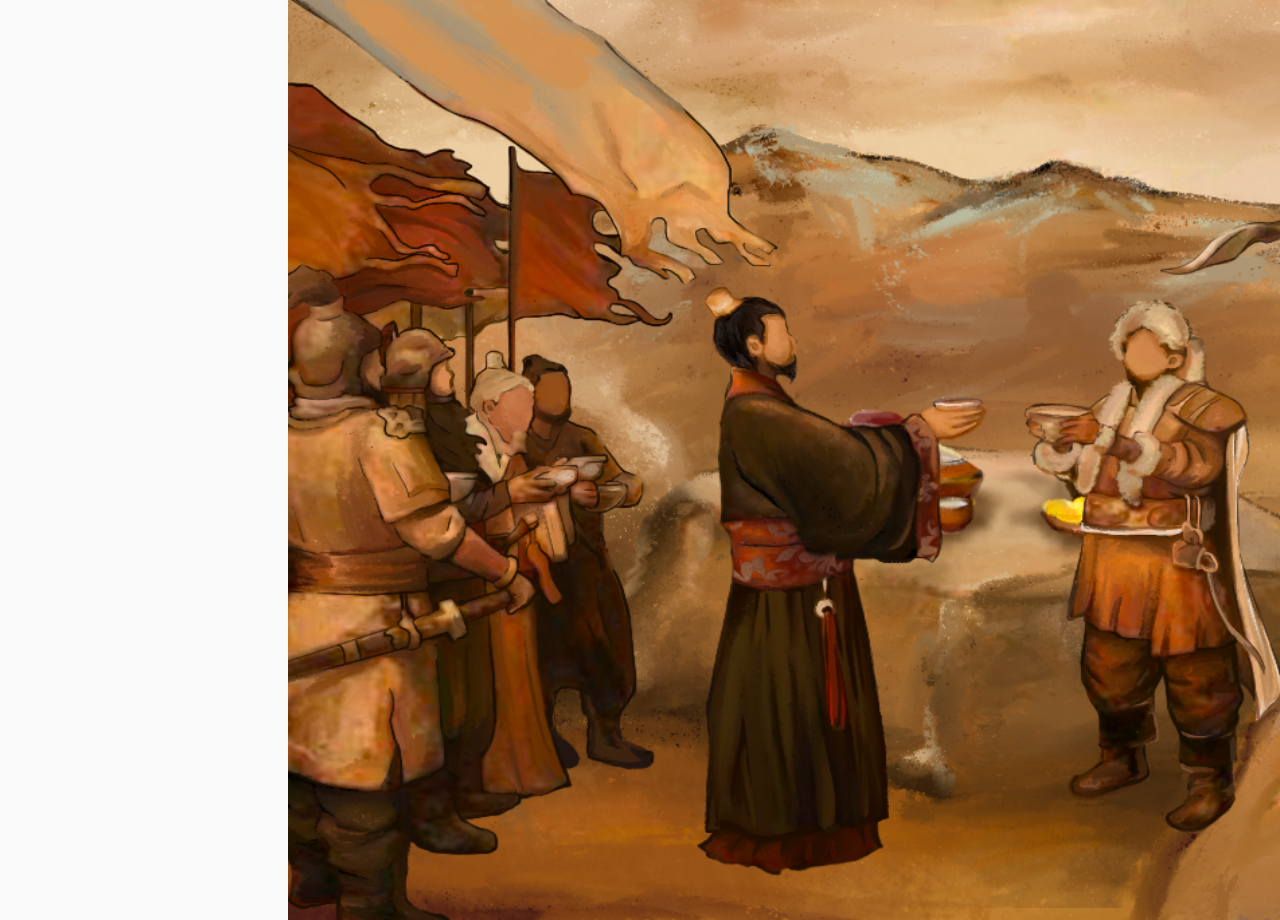
==== commit 839497a2: "整体写完" ====
--- a/index.html
+++ b/index.html
@@ -141,8 +141,8 @@
                 <img class='ten-pic2' src="./image/12骆驼右.png" alt="">
                 <img class='ten-pic3' src="./image/12骆驼左.png" alt="">
                 <div class="ten-desc">
-                    <p class='ten-p1'><span>于是，王昭君离开了长安，</span></p>
-                    <p class='ten-p2'><span>冒着塞外刺骨的寒风去往匈奴的城池。</span></p>
+                    <p class='ten-p1' id='ten-p1' style='opacity: 0'><span>于是，王昭君离开了长安，</span></p>
+                    <p class='ten-p2' id='ten-p2' style='opacity: 0'><span>冒着塞外刺骨的寒风去往匈奴的城池。</span></p>
                 </div>
             </div>
         </div>
@@ -155,8 +155,8 @@
                 <img class='eleven-pic2' src="./image/13营帐.png" alt="">
             </div>
             <div class="eleven-desc">
-                <p class="eleven-desc1">她背负着使命，</p>
-                <p class="eleven-desc2">在这片辽阔的土地上，开始了新的生活。</p>
+                <p class="eleven-desc1" id='EP1' style='opacity: 0'>她背负着使命，</p>
+                <p class="eleven-desc2" id='EP2' style='opacity: 0'>在这片辽阔的土地上，开始了新的生活。</p>
             </div>
         </div>
     </div>
@@ -168,7 +168,7 @@
                     <img class='twelve-pic1' src="./image/14躺.png" alt="">
                     <img class='twelve-pic2' src="./image/14襁褓婴儿.png" alt="">
                     <div class="twelve-desc">
-                        <p class='twelve-p1'><span>昭君与呼韩邪单于生下一子，名伊屠智牙师<span></p>
+                        <p class='twelve-p1' id='TWP1' style='opacity: 0'><span>昭君与呼韩邪单于生下一子，名伊屠智牙师<span></p>
                     </div>
                 </div>
             </div>
@@ -189,8 +189,8 @@
                     <img class='fourteen-pic8' src="./image/15香.png" alt="">
                 </div>
                 <div class="forteen-desc">
-                    <div class='forteen-p1'><span>然而，这场短暂的婚姻仅维持了两年，</span></div>
-                    <div class='forteen-p1'><span>成帝建始二年（前31），呼韩邪单于与世长辞。</span></div>
+                    <div class='forteen-p1' id='FTP1' style='opacity: 0'><span>然而，这场短暂的婚姻仅维持了两年，</span></div>
+                    <div class='forteen-p1' id='FTP2' style='opacity: 0'><span>成帝建始二年（前31），呼韩邪单于与世长辞。</span></div>
                 </div>
             </div>
         </div>
@@ -202,8 +202,8 @@
                 <div class="fiveteen-wrapper">
                     <img class='fiveteen-pic1' src="./image/16写字.png" alt="">
                     <div class="fivteen-desc">
-                        <div class='fivteen-p1'><span>完成和亲使命的昭君向的昭君向汉廷上书求归，</span></div>
-                        <div class='fivteen-p2'><span>汉成帝却赦令“从胡俗”</span></div>
+                        <div class='fivteen-p1' id='FIT1' style='opacity: 0'><span>完成和亲使命的昭君向的昭君向汉廷上书求归，</span></div>
+                        <div class='fivteen-p2' id='FIT2' style='opacity: 0'><span>汉成帝却赦令“从胡俗”</span></div>
                     </div>
                 </div>
             </div>
@@ -217,29 +217,29 @@
                     <img class='sixteen-pic1' src="./image/18女.png" alt="">
                     <img class='sixteen-pic2' src="./image/18男.png" alt="">
                     <div class="sixteen-desc">
-                        <div class='sixteen-p1'><span>于是按照匈奴继婚风俗，王昭君复嫁</span></div>
-                        <div class='sixteen-p2'><span>呼韩邪单于长子-复株累单于</span></div>
+                        <div class='sixteen-p1' id='SIT1' style='opacity: 0'><span>于是按照匈奴继婚风俗，王昭君复嫁</span></div>
+                        <div class='sixteen-p2' id='SIT2' style='opacity: 0'><span>呼韩邪单于长子-复株累单于</span></div>
                     </div>
                 </div>
             </div>
         </div>
     </div>
     <!-- 场景十八 -->
-    <div class="content landscape" id='content16' style="display: block; width: 1920px; height: 920px; top: 0px; left: 0px; transform: none; transform-origin: 50% 50%;">
+    <div class="content landscape" id='content16' style="display: none; width: 1920px; height: 920px; top: 0px; left: 0px; transform: none; transform-origin: 50% 50%;">
         <div class="seventeen-wrapper">
             <div class='seventeen'>
-                <div class="contentnine-desc">
-                    <span id='CNSPAN' style='display: block; line-height: 28px; font-size: 20px; font-weight: bold; padding-bottom: 20px;'>
-                        </br>公元前20年，复株累单于去世，
-                        </br>自此，
+                <div class="seventeen-contentnine-desc">
+                    <div id='SCNSPAN' style='display: none; line-height: 28px; font-size: 20px; font-weight: bold; padding-bottom: 20px;'>
+                        </br>公元前20年，复株累单于去世
+                        </br>自此
                         </br>正史不见王昭君
-                    </span>
+                    </div>
                 </div>
             </div>
         </div>
     </div>
     <!-- 场景二十 -->
-    <div class="content landscape" id='content17' style="display: none; width: 1920px; height: 920px; top: 0px; left: 0px; transform: none; transform-origin: 50% 50%;">
+    <div class="content landscape" id='content177' style="display: block; width: 1920px; height: 920px; top: 0px; left: 0px; transform: none; transform-origin: 50% 50%;">
         <div class="eightteen-wrapper">
             <div class='eightteen'>
                 <div class="eightteen-wrapper">
@@ -248,11 +248,11 @@
                     <img class='eightteen-pic3' src="./image/21左人群.png" alt="">
                     <img class='eightteen-pic4' src="./image/21左敬酒.png" alt="">
                 </div>
-            </div>
-            <div class="eightteen-desc">
-                <p>王昭君出家后，汉朝与匈奴维持了半个世纪</p>
-                <p>的和平，汉匈名族间政治、经济、文化的联</p>
-                <p>系有所发展，边境安宁，百姓免遭战争之苦。</p>
+                <div class="eightteen-desc">
+                    <p class='eightteen-p1' id='EIP1' style='opacity: 0'>王昭君出家后，汉朝与匈奴维持了半个世纪</p>
+                    <p class='eightteen-p2' id='EIP2' style='opacity: 0'>的和平，汉匈名族间政治、经济、文化的联</p>
+                    <p class='eightteen-p3' id='EIP3' style='opacity: 0'>系有所发展，边境安宁，百姓免遭战争之苦。</p>
+                </div>
             </div>
         </div>
     </div>
--- a/css/index.css
+++ b/css/index.css
@@ -692,19 +692,12 @@
     height: 100%;
     color: #fff;
     background: #000;
-    display: flex;
-    justify-content: center;
-    overflow: hidden;
-    position: relative;
-  }
-  .seventeen-pic{
-    width: 100%;
-    height: 100%;
-    opacity: 0;
-  }
-  .seventeen-pic-active{
-    opacity: 1;
-    transition: opacity 2s ease-in;
+    display: table;
+  }
+  .seventeen-contentnine-desc{
+    display: table-cell;
+    vertical-align: middle;
+    text-align: center;
   }
   /* eightteen */
   .eightteen-wrapper{
@@ -741,9 +734,12 @@
     bottom: 1rem;
     z-index: 10;
     color: #fff;
-    background: rgba(0,0,0,.7);
     padding: .2rem .7rem;
     border-radius: .2rem;
     line-height: 1.4rem;
-    border: .01rem solid black;
+  }
+  .eightteen-p1, .eightteen-p2, .eightteen-p3{
+    margin-bottom: 1px;
+    color: #fff;
+    background: linear-gradient(to bottom, rgba(0,0,0,.2), rgba(0,0,0,.5), rgba(0,0,0,.2));
   }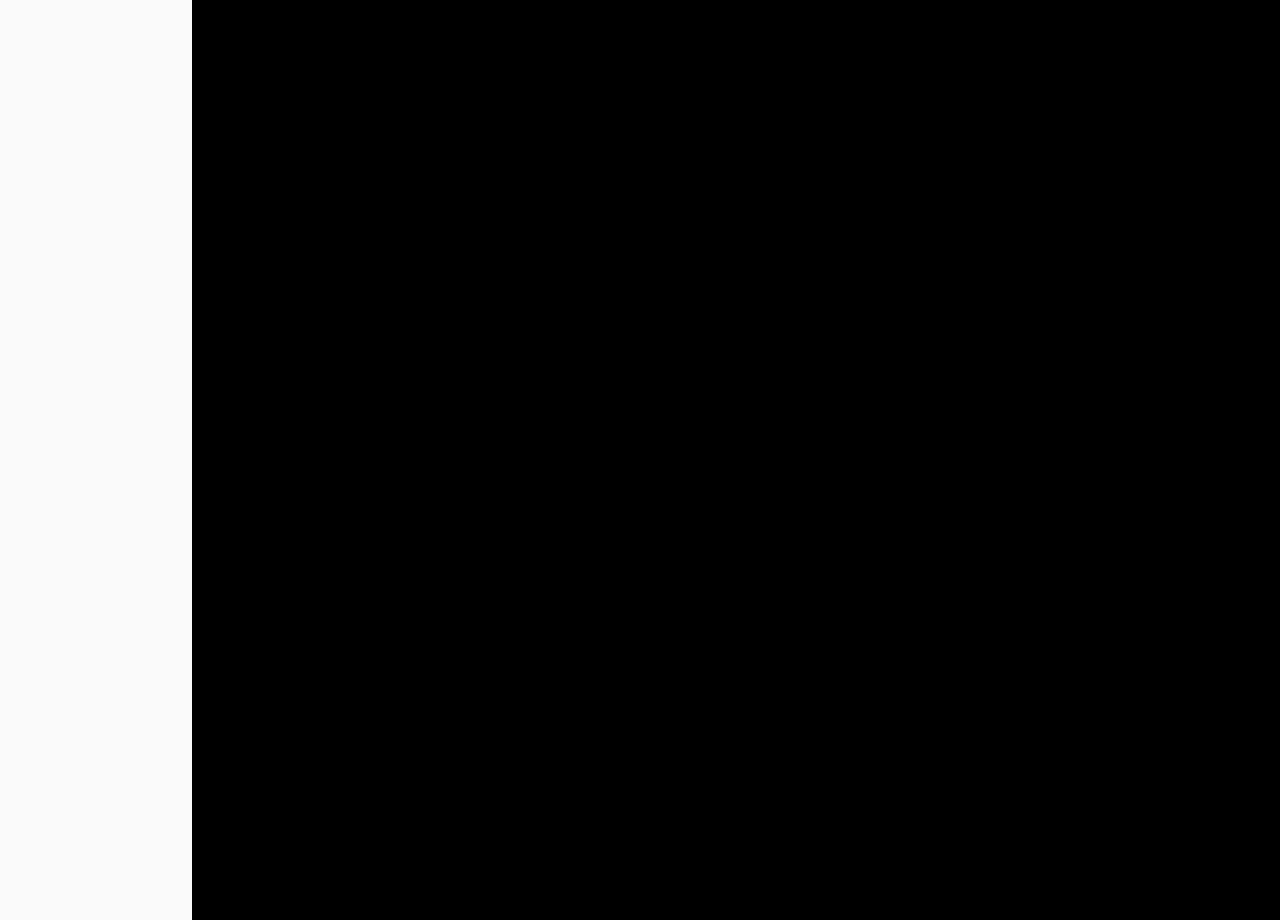
==== commit 22d2d57c: "m" ====
--- a/index.html
+++ b/index.html
@@ -116,7 +116,7 @@
         </div>
     </div>
     <!-- 新加 -->
-    <div class="content landscape" id='contentNine' style="display: none; width: 1920px; height: 920px; top: 0px; left: 0px; transform: none; transform-origin: 50% 50%;">
+    <div class="content landscape" id='contentNine' style="display: block; width: 1920px; height: 920px; top: 0px; left: 0px; transform: none; transform-origin: 50% 50%;">
         <div class="contentnine-wrapper">
             <div class='contentnine'>
                 <div class="contentnine-desc">
@@ -137,7 +137,7 @@
     <div class="content landscape" id='content10' style="display: none; width: 1920px; height: 920px; top: 0px; left: 0px; transform: none; transform-origin: 50% 50%;">
         <div class="ten-wrapper">
             <div class='ten'>
-                <img class='ten-pic1' src="./image/12昭君.png" alt="" style='z-index: 10'>
+                <img class='ten-pic1' id='ten-pic1' src="./image/12昭君.png" alt="" style='z-index: 10;'>
                 <img class='ten-pic2' src="./image/12骆驼右.png" alt="">
                 <img class='ten-pic3' src="./image/12骆驼左.png" alt="">
                 <div class="ten-desc">
@@ -239,7 +239,7 @@
         </div>
     </div>
     <!-- 场景二十 -->
-    <div class="content landscape" id='content177' style="display: block; width: 1920px; height: 920px; top: 0px; left: 0px; transform: none; transform-origin: 50% 50%;">
+    <div class="content landscape" id='content17' style="display: none; width: 1920px; height: 920px; top: 0px; left: 0px; transform: none; transform-origin: 50% 50%;">
         <div class="eightteen-wrapper">
             <div class='eightteen'>
                 <div class="eightteen-wrapper">
--- a/css/index.css
+++ b/css/index.css
@@ -413,7 +413,17 @@
     overflow: hidden;
     position: relative;
   }
-  .ten-pic1, .ten-pic2, .ten-pic3{
+  .ten-pic1{
+    width: 100%;
+    height: 100%;
+    position: absolute;
+    top: 0;
+    left: 400px;
+    right: 0;
+    bottom: 0;
+    opacity: 0;
+  }
+  .ten-pic2, .ten-pic3{
     width: 100%;
     height: 100%;
     position: absolute;
--- a/css/animation.css
+++ b/css/animation.css
@@ -113,4 +113,20 @@
         bottom: 0;
         opacity: 1;
     }
+}
+/* 场景十二 */
+.active12{
+    left: 0;
+    opacity: 1;
+    animation: ImgTwiveShow 2s linear
+}
+@keyframes ImgTwiveShow {
+    from {
+        left: 400px;
+        opacity: 0;
+    }
+    to {
+        left: 0;
+        opacity: 1;
+    }
 }